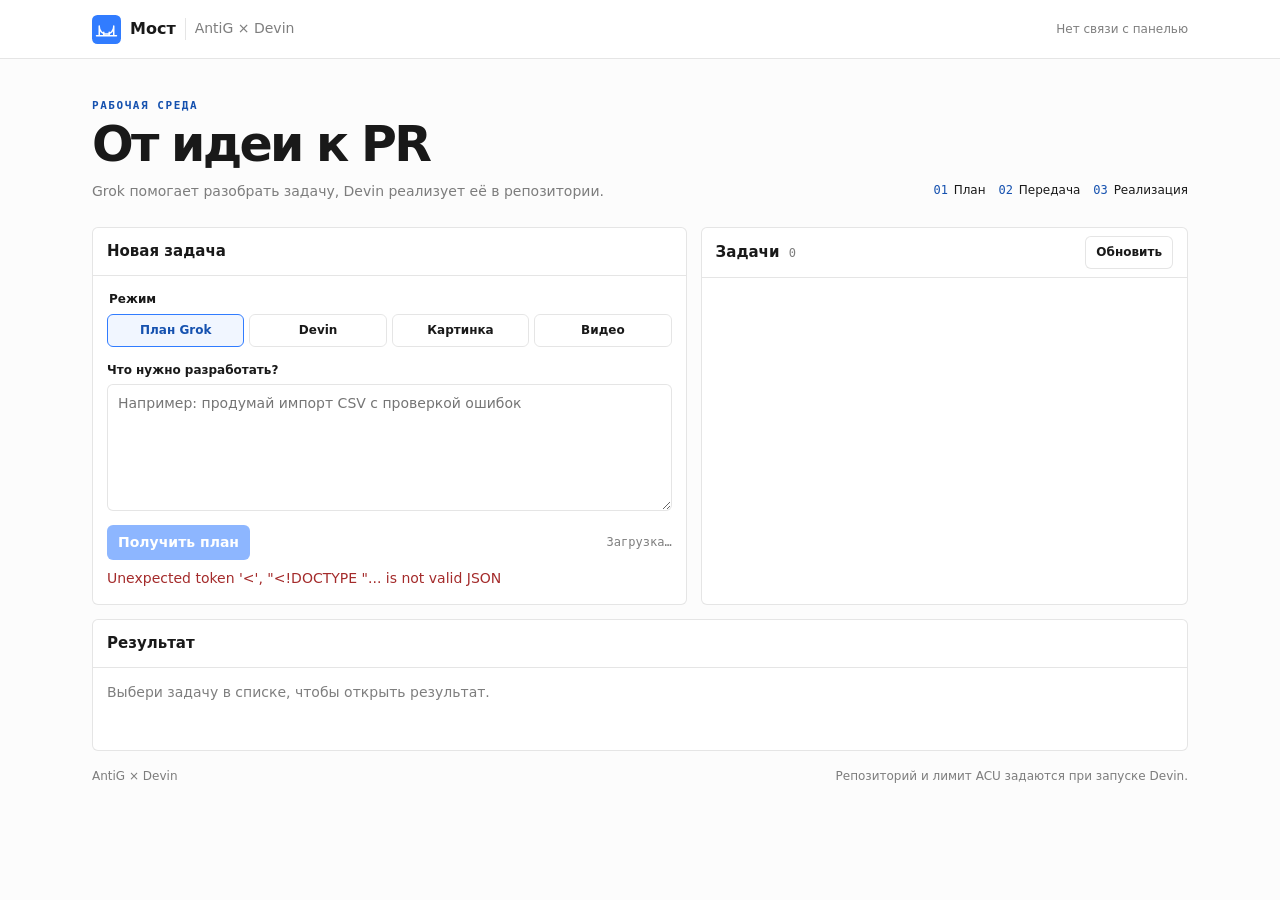
==== static/index.html @ 31afb380 "Build AntiG and Devin development workbench" ====
<!doctype html>
<html lang="ru">
<head>
  <meta charset="utf-8">
  <meta name="viewport" content="width=device-width,initial-scale=1">
  <meta name="theme-color" content="#FCFCFC">
  <title>Мост · AntiG × Devin</title>
  <link rel="icon" href="/static/icon.svg" type="image/svg+xml">
  <link rel="stylesheet" href="/static/style.css">
  <script src="/static/app.js" defer></script>
</head>
<body>
  <header class="topbar">
    <div class="top-inner">
      <a href="/" class="brand"><img src="/static/icon.svg" width="29" height="29" alt=""><strong>Мост</strong><span>AntiG × Devin</span></a>
      <span class="environment" id="environment">Подключение…</span>
    </div>
  </header>
  <main>
    <section class="intro" aria-labelledby="title">
      <div>
        <div class="eyebrow">РАБОЧАЯ СРЕДА</div>
        <h1 id="title">От идеи к PR</h1>
        <p>Grok помогает разобрать задачу, Devin реализует её в репозитории.</p>
      </div>
      <ol class="pipeline" aria-label="Сценарий разработки">
        <li><span>01</span> План</li><li><span>02</span> Передача</li><li><span>03</span> Реализация</li>
      </ol>
    </section>

    <noscript>Включи JavaScript, чтобы запускать задачи.</noscript>

    <div class="workspace">
      <section class="panel compose" aria-labelledby="compose-title">
        <div class="panel-header"><h2 id="compose-title">Новая задача</h2></div>
        <form id="job-form">
          <fieldset class="mode-picker">
            <legend>Режим</legend>
            <label><input type="radio" name="mode" value="grok" checked><span>План Grok</span></label>
            <label><input type="radio" name="mode" value="devin"><span>Devin</span></label>
            <label><input type="radio" name="mode" value="image"><span>Картинка</span></label>
            <label><input type="radio" name="mode" value="video"><span>Видео</span></label>
          </fieldset>
          <div id="handoff" class="handoff" hidden>
            <span>Готовый план Grok будет добавлен к запросу.</span>
            <button id="clear-source" type="button" class="text-button">Убрать</button>
          </div>
          <label for="prompt" id="prompt-label">Что нужно разработать?</label>
          <textarea name="prompt" id="prompt" rows="5" maxlength="12000" required placeholder="Например: продумай импорт CSV с проверкой ошибок"></textarea>
          <div id="devin-fields" class="devin-fields" hidden>
            <div><label for="repo">Репозиторий (необязательно)</label><input id="repo" name="repo" placeholder="владелец/репозиторий" maxlength="200" pattern="[A-Za-z0-9_.\-]+/[A-Za-z0-9_.\-]+"></div>
            <div><label for="max-acu">Лимит, ACU</label><input id="max-acu" name="max-acu" type="number" min="1" max="100" value="5" required></div>
          </div>
          <div id="model-field" hidden><label for="model">Модель</label><select name="model" id="model"></select></div>
          <div class="form-actions">
            <button type="submit" id="submit" class="primary" disabled>Получить план</button>
            <span id="form-hint" class="muted mono">grok-4.7</span>
          </div>
          <p id="form-error" class="error" role="alert" hidden></p>
        </form>
      </section>

      <section class="panel history" aria-labelledby="history-title">
        <div class="panel-header">
          <h2 id="history-title">Задачи <span id="history-count" class="count">0</span></h2>
          <button id="reload" type="button" class="quiet">Обновить</button>
        </div>
        <p id="history-error" class="error" role="alert" hidden></p>
        <div id="history-list" class="history-list"></div>
      </section>
    </div>

    <section class="panel result-panel" id="result-panel" aria-labelledby="result-title">
      <div class="panel-header">
        <h2 id="result-title">Результат</h2>
        <span id="result-status" class="status" hidden></span>
      </div>
      <div id="result" class="result" aria-live="polite"><p class="muted">Выбери задачу в списке, чтобы открыть результат.</p></div>
    </section>

    <footer><span>AntiG × Devin</span><span>Репозиторий и лимит ACU задаются при запуске Devin.</span></footer>
  </main>
</body>
</html>
---- static/style.css ----
:root {
  --bg: #fcfcfc;
  --surface: #fff;
  --text: #191919;
  --text-muted: rgb(25 25 25 / 56%);
  --border: rgb(0 0 0 / 10%);
  --accent: #317cff;
  --accent-fg: #fff;
  --primary-action: var(--accent);
  --primary-action-fg: var(--accent-fg);
  --radius: 6px;
  --font: Inter, system-ui, sans-serif;
  --mono: ui-monospace, SFMono-Regular, Consolas, monospace;
  --action-hover: #1b63d9;
  --accent-text: #1551af;
  --accent-tint: #f1f6ff;
  --muted-surface: #f7f7f7;
  --ok: #176044;
  --warn: #88520c;
  --error: #a42b2b;
}

* { box-sizing: border-box; }
[hidden] { display: none !important; }
body { margin: 0; background: var(--bg); color: var(--text); font: 14px/1.55 var(--font); }
a { color: var(--accent-text); }
button, input, select, textarea { font: inherit; color: inherit; }
button { cursor: pointer; }
button:disabled { opacity: .55; cursor: default; }
:focus-visible { outline: 2px solid var(--accent); outline-offset: 3px; }
.topbar { background: var(--surface); border-bottom: 1px solid var(--border); }
.top-inner, main { max-width: 1180px; margin: 0 auto; padding-inline: clamp(14px, 4vw, 42px); }
.top-inner { min-height: 58px; display: flex; align-items: center; justify-content: space-between; gap: 10px; }
.brand { display: flex; align-items: center; gap: 9px; color: var(--text); text-decoration: none; white-space: nowrap; }
.brand strong { font-size: 16px; }
.brand span { border-left: 1px solid var(--border); padding-left: 9px; color: var(--text-muted); }
.environment { color: var(--text-muted); font-size: 12px; text-align: right; }
.intro { padding: 40px 0 25px; display: flex; align-items: end; justify-content: space-between; gap: 20px; }
.eyebrow { font: 11px/1.3 var(--mono); letter-spacing: .14em; color: var(--accent-text); font-weight: 650; }
h1 { font-size: clamp(30px, 5vw, 49px); margin: 6px 0 4px; line-height: 1.05; letter-spacing: -.055em; }
.intro p { margin: 10px 0 0; color: var(--text-muted); }
.pipeline { list-style: none; display: flex; flex-wrap: wrap; gap: 5px 13px; padding: 0; margin: 0 0 3px; font-size: 12px; }
.pipeline li { white-space: nowrap; }
.pipeline span { font-family: var(--mono); color: var(--accent-text); margin-right: 2px; }
.workspace { display: grid; grid-template-columns: minmax(0, 1.22fr) minmax(0, 1fr); gap: 14px; }
.panel { border: 1px solid var(--border); border-radius: var(--radius); background: var(--surface); min-width: 0; }
.panel-header { min-height: 48px; display: flex; justify-content: space-between; align-items: center; gap: 10px; padding: 8px 14px; border-bottom: 1px solid var(--border); }
h2 { margin: 0; font-size: 15px; font-weight: 680; }
form, .result { padding: 14px; }
.mode-picker { border: 0; padding: 0; margin: 0 0 14px; display: grid; grid-template-columns: repeat(4, minmax(0, 1fr)); gap: 5px; }
legend, form label:not(.mode-picker label) { display: block; font-weight: 620; font-size: 12px; margin-bottom: 5px; }
.mode-picker label { min-width: 0; cursor: pointer; position: relative; text-align: center; font-weight: 620; font-size: 12px; }
.mode-picker input { position: absolute; opacity: 0; }
.mode-picker span { display: block; min-height: 32px; padding: 6px 4px; border: 1px solid var(--border); border-radius: var(--radius); }
.mode-picker input:checked + span { border-color: var(--accent); background: var(--accent-tint); color: var(--accent-text); }
.mode-picker input:focus-visible + span { outline: 2px solid var(--accent); outline-offset: 2px; }
textarea, input:not([type=radio]), select { display: block; width: 100%; border: 1px solid var(--border); border-radius: var(--radius); background: var(--surface); padding: 8px 10px; }
textarea { min-height: 108px; resize: vertical; }
#model-field, .devin-fields { margin-top: 10px; }
.devin-fields { display: grid; grid-template-columns: minmax(0, 1fr) 104px; gap: 8px; }
.form-actions, .handoff { display: flex; justify-content: space-between; flex-wrap: wrap; align-items: center; gap: 8px; }
.form-actions { margin-top: 14px; }
.handoff { margin: 0 0 10px; padding: 7px 9px; border: 1px solid var(--border); border-radius: var(--radius); color: var(--accent-text); background: var(--accent-tint); font-size: 12px; }
button, .action-link { border: 1px solid var(--border); border-radius: var(--radius); font-weight: 600; background: var(--surface); padding: 6px 10px; text-decoration: none; }
.primary { background: var(--primary-action); color: var(--primary-action-fg); border-color: transparent; }
.primary:hover:not(:disabled) { background: var(--action-hover); }
.quiet, .text-button, .action-link { font-size: 12px; }
.text-button { border: none; padding: 2px 4px; background: transparent; color: var(--accent-text); }
.muted, .count { color: var(--text-muted); }
.mono, .count { font-family: var(--mono); font-size: 12px; }
.count { margin-left: 4px; font-weight: 500; }
.history-list { max-height: 360px; overflow-y: auto; }
.history-empty { padding: 21px 14px; margin: 0; color: var(--text-muted); }
.job-row { text-align: left; width: 100%; display: grid; grid-template-columns: minmax(0, 1fr) auto; align-items: start; gap: 8px; border: 0; border-bottom: 1px solid var(--border); border-radius: 0; padding: 10px 14px; }
.job-row[aria-current=true] { background: var(--accent-tint); }
.job-row:focus-visible { outline-offset: -3px; }
.job-row:hover:not([aria-current=true]) { background: var(--muted-surface); }
.job-title, .job-meta { display: block; white-space: nowrap; overflow: hidden; text-overflow: ellipsis; }
.job-meta { font: 11px/1.6 var(--mono); color: var(--text-muted); font-weight: 400; }
.job-title { font-size: 13px; }
.status { font-size: 11px; font-weight: 650; color: var(--text-muted); text-align: right; }
.status[data-status=done] { color: var(--ok); }
.status[data-status=sending], .status[data-status=running] { color: var(--accent-text); }
.status[data-status=paused] { color: var(--warn); }
.status[data-status=failed], .error { color: var(--error); }
.error { margin: 8px 0 0; }
#history-error { padding-inline: 14px; }
.result-panel { margin-top: 14px; }
.result { min-height: 82px; overflow-wrap: anywhere; }
.result p, .result pre { margin: 0 0 10px; }
.result p:last-child, .result pre:last-child { margin-bottom: 0; }
.result pre { white-space: pre-wrap; font: inherit; padding: 12px; border-radius: var(--radius); background: var(--muted-surface); }
.result h3 { margin: 0 0 8px; font-size: 14px; }
.result img, .result video { display: block; width: auto; max-width: 100%; max-height: 500px; border-radius: var(--radius); margin-bottom: 10px; }
.result-actions { display: flex; align-items: center; gap: 8px; flex-wrap: wrap; }
footer { color: var(--text-muted); font-size: 12px; display: flex; flex-wrap: wrap; justify-content: space-between; gap: 4px 18px; padding: 16px 0 22px; }

@media (max-width: 740px) {
  .intro { align-items: start; flex-direction: column; gap: 12px; padding-top: 26px; }
  .workspace { grid-template-columns: minmax(0, 1fr); }
  .history-list { max-height: 190px; }
}
@media (max-width: 390px) {
  .brand span { display: none; }
  .mode-picker { grid-template-columns: repeat(2, 1fr); }
}
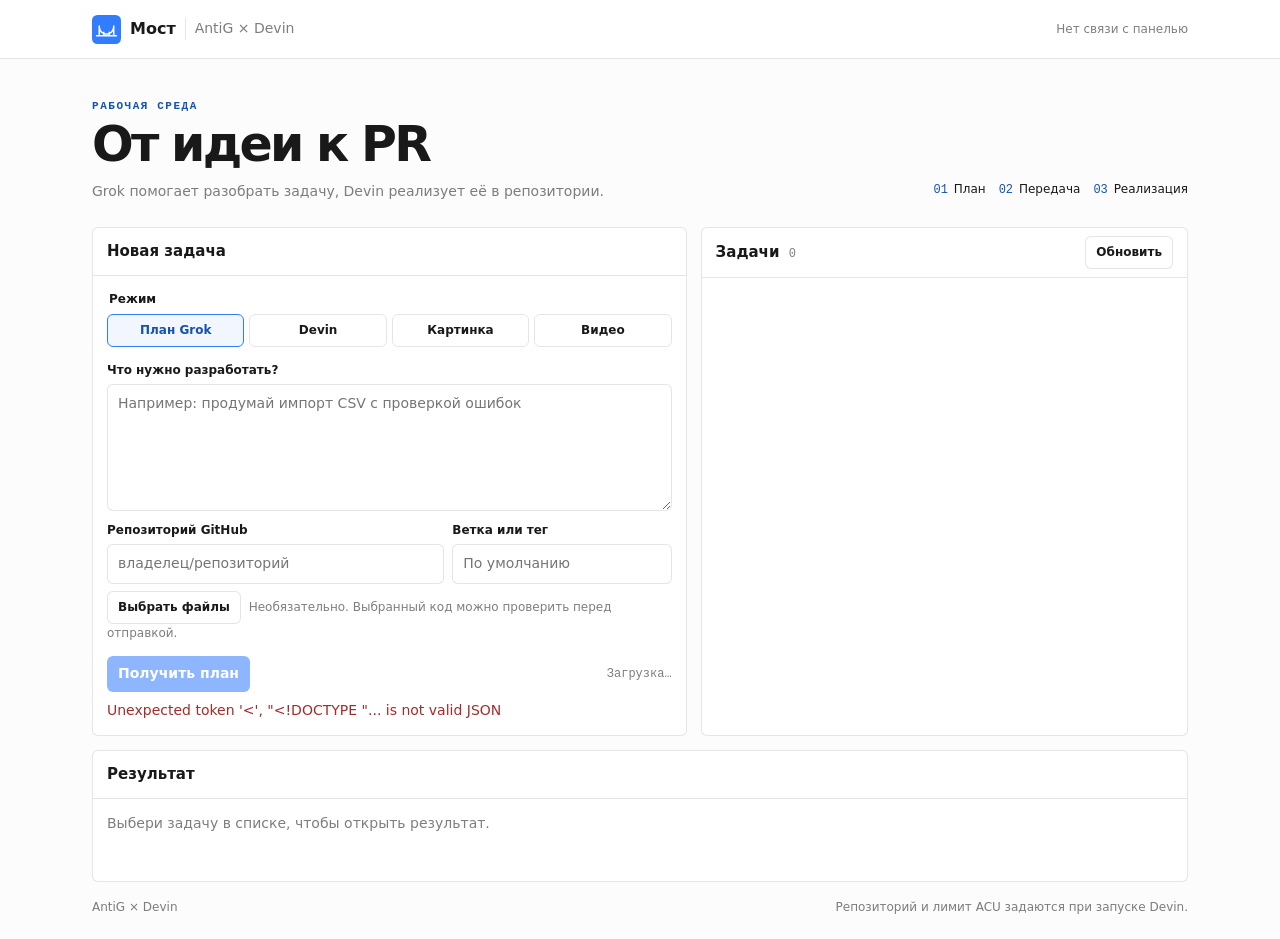
==== commit d025aa7d: "Share a selected GitHub revision between Grok and Devin" ====
--- a/static/index.html
+++ b/static/index.html
@@ -47,9 +47,30 @@
           </div>
           <label for="prompt" id="prompt-label">Что нужно разработать?</label>
           <textarea name="prompt" id="prompt" rows="5" maxlength="12000" required placeholder="Например: продумай импорт CSV с проверкой ошибок"></textarea>
+          <div id="project-fields" class="project-fields">
+            <div class="project-inputs">
+              <div><label for="repo">Репозиторий GitHub</label><input id="repo" name="repo" placeholder="владелец/репозиторий" maxlength="200" pattern="[A-Za-z0-9_.\-]+/[A-Za-z0-9_.\-]+"></div>
+              <div><label for="git-ref">Ветка или тег</label><input id="git-ref" name="git-ref" placeholder="По умолчанию" maxlength="200"></div>
+            </div>
+            <div id="repo-browser" class="repo-browser">
+              <button id="load-tree" type="button" class="quiet">Выбрать файлы</button>
+              <span id="repo-hint" class="muted">Необязательно. Выбранный код можно проверить перед отправкой.</span>
+              <div id="repo-tree" hidden>
+                <label for="file-filter">Найти файл</label>
+                <input id="file-filter" type="search" placeholder="Например: README или src/">
+                <div id="file-list" aria-label="Файлы репозитория" class="file-list"></div>
+                <button id="preview-files" type="button" class="quiet" disabled>Посмотреть выбранный код</button>
+                <span id="file-count" class="mono muted"></span>
+              </div>
+              <p id="repo-error" class="error" role="alert" hidden></p>
+              <div id="context-confirm" hidden>
+                <pre id="context-preview" tabindex="0"></pre>
+                <label class="confirmation"><input id="share-context" type="checkbox"> Отправить этот код в AntiG вместе с задачей</label>
+              </div>
+            </div>
+          </div>
           <div id="devin-fields" class="devin-fields" hidden>
-            <div><label for="repo">Репозиторий (необязательно)</label><input id="repo" name="repo" placeholder="владелец/репозиторий" maxlength="200" pattern="[A-Za-z0-9_.\-]+/[A-Za-z0-9_.\-]+"></div>
-            <div><label for="max-acu">Лимит, ACU</label><input id="max-acu" name="max-acu" type="number" min="1" max="100" value="5" required></div>
+            <label for="max-acu">Лимит, ACU</label><input id="max-acu" name="max-acu" type="number" min="1" max="100" value="5" required>
           </div>
           <div id="model-field" hidden><label for="model">Модель</label><select name="model" id="model"></select></div>
           <div class="form-actions">
--- a/static/style.css
+++ b/static/style.css
@@ -54,10 +54,18 @@
 .mode-picker span { display: block; min-height: 32px; padding: 6px 4px; border: 1px solid var(--border); border-radius: var(--radius); }
 .mode-picker input:checked + span { border-color: var(--accent); background: var(--accent-tint); color: var(--accent-text); }
 .mode-picker input:focus-visible + span { outline: 2px solid var(--accent); outline-offset: 2px; }
-textarea, input:not([type=radio]), select { display: block; width: 100%; border: 1px solid var(--border); border-radius: var(--radius); background: var(--surface); padding: 8px 10px; }
+textarea, input:not([type=radio],[type=checkbox]), select { display: block; width: 100%; border: 1px solid var(--border); border-radius: var(--radius); background: var(--surface); padding: 8px 10px; }
 textarea { min-height: 108px; resize: vertical; }
-#model-field, .devin-fields { margin-top: 10px; }
-.devin-fields { display: grid; grid-template-columns: minmax(0, 1fr) 104px; gap: 8px; }
+#model-field, .devin-fields, .project-fields { margin-top: 10px; }
+.devin-fields { max-width: 114px; }
+.project-inputs { display: grid; grid-template-columns: minmax(0, 1fr) minmax(0, .65fr); gap: 8px; }
+.repo-browser { margin-top: 7px; font-size: 12px; }
+.repo-browser > .muted, #file-count { margin-left: 4px; }
+#repo-tree { margin-top: 8px; }
+.file-list { max-height: 145px; overflow: auto; border: 1px solid var(--border); border-radius: var(--radius); padding: 4px 7px; margin: 5px 0; }
+.file-list label, form label.confirmation { display: flex !important; align-items: center; gap: 5px; overflow-wrap: anywhere; }
+.file-list label { font-family: var(--mono); }
+#context-preview { max-height: 182px; overflow: auto; white-space: pre-wrap; overflow-wrap: anywhere; background: var(--muted-surface); padding: 8px; }
 .form-actions, .handoff { display: flex; justify-content: space-between; flex-wrap: wrap; align-items: center; gap: 8px; }
 .form-actions { margin-top: 14px; }
 .handoff { margin: 0 0 10px; padding: 7px 9px; border: 1px solid var(--border); border-radius: var(--radius); color: var(--accent-text); background: var(--accent-tint); font-size: 12px; }
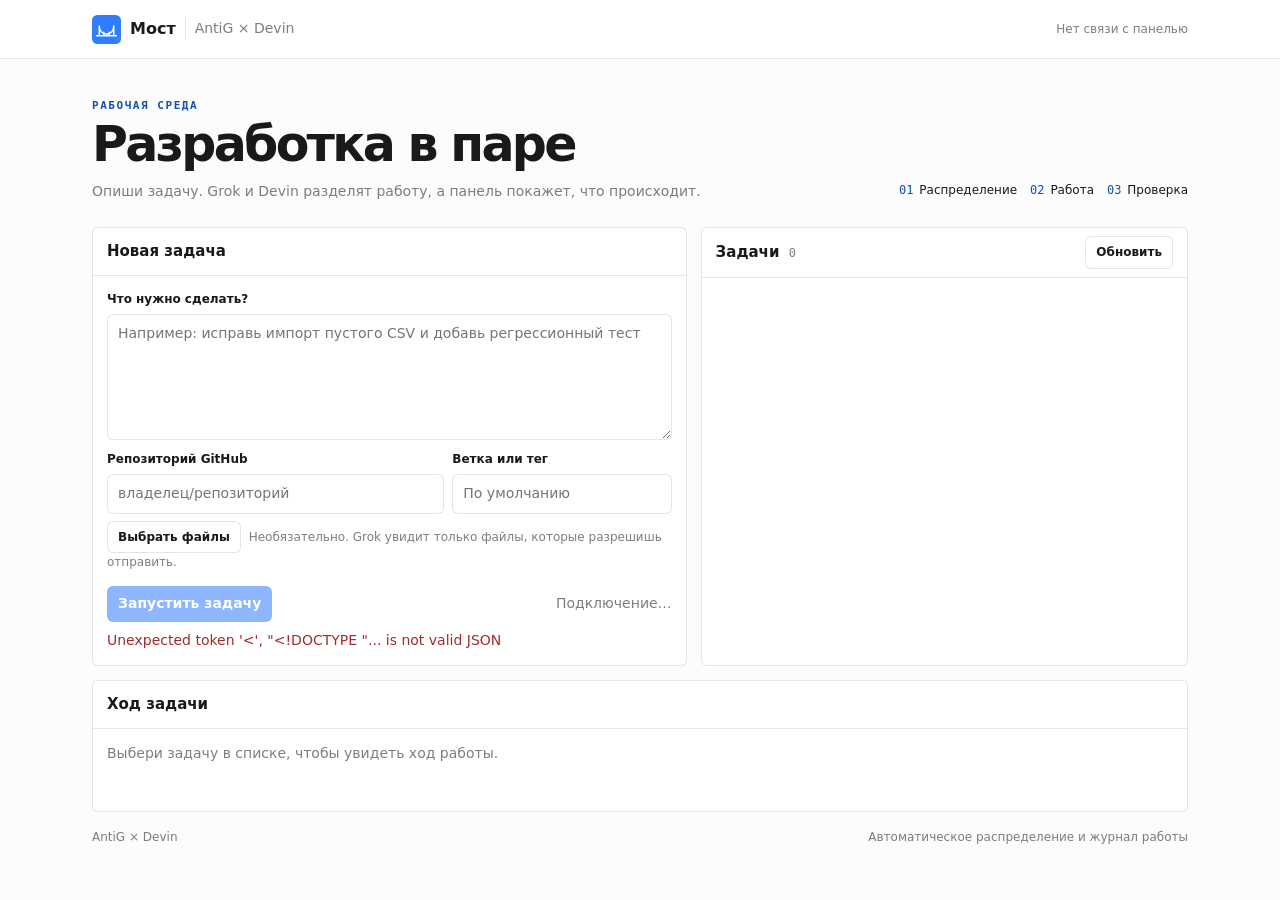
==== commit cc2a1dcd: "Orchestrate Grok and Devin from one task panel" ====
--- a/static/index.html
+++ b/static/index.html
@@ -20,11 +20,11 @@
     <section class="intro" aria-labelledby="title">
       <div>
         <div class="eyebrow">РАБОЧАЯ СРЕДА</div>
-        <h1 id="title">От идеи к PR</h1>
-        <p>Grok помогает разобрать задачу, Devin реализует её в репозитории.</p>
+        <h1 id="title">Разработка в паре</h1>
+        <p>Опиши задачу. Grok и Devin разделят работу, а панель покажет, что происходит.</p>
       </div>
       <ol class="pipeline" aria-label="Сценарий разработки">
-        <li><span>01</span> План</li><li><span>02</span> Передача</li><li><span>03</span> Реализация</li>
+        <li><span>01</span> Распределение</li><li><span>02</span> Работа</li><li><span>03</span> Проверка</li>
       </ol>
     </section>
 
@@ -34,19 +34,8 @@
       <section class="panel compose" aria-labelledby="compose-title">
         <div class="panel-header"><h2 id="compose-title">Новая задача</h2></div>
         <form id="job-form">
-          <fieldset class="mode-picker">
-            <legend>Режим</legend>
-            <label><input type="radio" name="mode" value="grok" checked><span>План Grok</span></label>
-            <label><input type="radio" name="mode" value="devin"><span>Devin</span></label>
-            <label><input type="radio" name="mode" value="image"><span>Картинка</span></label>
-            <label><input type="radio" name="mode" value="video"><span>Видео</span></label>
-          </fieldset>
-          <div id="handoff" class="handoff" hidden>
-            <span>Готовый план Grok будет добавлен к запросу.</span>
-            <button id="clear-source" type="button" class="text-button">Убрать</button>
-          </div>
-          <label for="prompt" id="prompt-label">Что нужно разработать?</label>
-          <textarea name="prompt" id="prompt" rows="5" maxlength="12000" required placeholder="Например: продумай импорт CSV с проверкой ошибок"></textarea>
+          <label for="prompt">Что нужно сделать?</label>
+          <textarea name="prompt" id="prompt" rows="5" maxlength="12000" required placeholder="Например: исправь импорт пустого CSV и добавь регрессионный тест"></textarea>
           <div id="project-fields" class="project-fields">
             <div class="project-inputs">
               <div><label for="repo">Репозиторий GitHub</label><input id="repo" name="repo" placeholder="владелец/репозиторий" maxlength="200" pattern="[A-Za-z0-9_.\-]+/[A-Za-z0-9_.\-]+"></div>
@@ -54,7 +43,7 @@
             </div>
             <div id="repo-browser" class="repo-browser">
               <button id="load-tree" type="button" class="quiet">Выбрать файлы</button>
-              <span id="repo-hint" class="muted">Необязательно. Выбранный код можно проверить перед отправкой.</span>
+              <span id="repo-hint" class="muted">Необязательно. Grok увидит только файлы, которые разрешишь отправить.</span>
               <div id="repo-tree" hidden>
                 <label for="file-filter">Найти файл</label>
                 <input id="file-filter" type="search" placeholder="Например: README или src/">
@@ -69,13 +58,15 @@
               </div>
             </div>
           </div>
-          <div id="devin-fields" class="devin-fields" hidden>
-            <label for="max-acu">Лимит, ACU</label><input id="max-acu" name="max-acu" type="number" min="1" max="100" value="5" required>
-          </div>
-          <div id="model-field" hidden><label for="model">Модель</label><select name="model" id="model"></select></div>
+          <fieldset id="devin-fields" class="devin-fields" hidden disabled>
+            <legend>Если задачу возьмёт Devin</legend>
+            <div class="budget"><label for="max-acu">Лимит, ACU</label><input id="max-acu" name="max-acu" type="number" min="1" max="100" value="5" required></div>
+            <label class="confirmation"><input id="draft-pr" type="checkbox"> Разрешить черновик PR (без merge)</label>
+            <label class="confirmation"><input id="review" type="checkbox" checked> Дать Grok разобрать итоговый отчёт Devin</label>
+          </fieldset>
           <div class="form-actions">
-            <button type="submit" id="submit" class="primary" disabled>Получить план</button>
-            <span id="form-hint" class="muted mono">grok-4.7</span>
+            <button type="submit" id="submit" class="primary" disabled>Запустить задачу</button>
+            <span id="form-hint" class="muted">Распределение автоматическое</span>
           </div>
           <p id="form-error" class="error" role="alert" hidden></p>
         </form>
@@ -93,13 +84,13 @@
 
     <section class="panel result-panel" id="result-panel" aria-labelledby="result-title">
       <div class="panel-header">
-        <h2 id="result-title">Результат</h2>
+        <h2 id="result-title">Ход задачи</h2>
         <span id="result-status" class="status" hidden></span>
       </div>
-      <div id="result" class="result" aria-live="polite"><p class="muted">Выбери задачу в списке, чтобы открыть результат.</p></div>
+      <div id="result" class="result"><p class="muted">Выбери задачу в списке, чтобы увидеть ход работы.</p></div>
     </section>
 
-    <footer><span>AntiG × Devin</span><span>Репозиторий и лимит ACU задаются при запуске Devin.</span></footer>
+    <footer><span>AntiG × Devin</span><span>Автоматическое распределение и журнал работы</span></footer>
   </main>
 </body>
 </html>
--- a/static/style.css
+++ b/static/style.css
@@ -47,17 +47,12 @@
 .panel-header { min-height: 48px; display: flex; justify-content: space-between; align-items: center; gap: 10px; padding: 8px 14px; border-bottom: 1px solid var(--border); }
 h2 { margin: 0; font-size: 15px; font-weight: 680; }
 form, .result { padding: 14px; }
-.mode-picker { border: 0; padding: 0; margin: 0 0 14px; display: grid; grid-template-columns: repeat(4, minmax(0, 1fr)); gap: 5px; }
-legend, form label:not(.mode-picker label) { display: block; font-weight: 620; font-size: 12px; margin-bottom: 5px; }
-.mode-picker label { min-width: 0; cursor: pointer; position: relative; text-align: center; font-weight: 620; font-size: 12px; }
-.mode-picker input { position: absolute; opacity: 0; }
-.mode-picker span { display: block; min-height: 32px; padding: 6px 4px; border: 1px solid var(--border); border-radius: var(--radius); }
-.mode-picker input:checked + span { border-color: var(--accent); background: var(--accent-tint); color: var(--accent-text); }
-.mode-picker input:focus-visible + span { outline: 2px solid var(--accent); outline-offset: 2px; }
+legend, form label { display: block; font-weight: 620; font-size: 12px; margin-bottom: 5px; }
 textarea, input:not([type=radio],[type=checkbox]), select { display: block; width: 100%; border: 1px solid var(--border); border-radius: var(--radius); background: var(--surface); padding: 8px 10px; }
 textarea { min-height: 108px; resize: vertical; }
-#model-field, .devin-fields, .project-fields { margin-top: 10px; }
-.devin-fields { max-width: 114px; }
+.devin-fields, .project-fields { margin-top: 10px; }
+.devin-fields { min-width: 0; padding: 8px 10px 5px; border: 1px solid var(--border); border-radius: var(--radius); }
+.devin-fields .budget { max-width: 115px; margin-bottom: 9px; }
 .project-inputs { display: grid; grid-template-columns: minmax(0, 1fr) minmax(0, .65fr); gap: 8px; }
 .repo-browser { margin-top: 7px; font-size: 12px; }
 .repo-browser > .muted, #file-count { margin-left: 4px; }
@@ -66,14 +61,12 @@
 .file-list label, form label.confirmation { display: flex !important; align-items: center; gap: 5px; overflow-wrap: anywhere; }
 .file-list label { font-family: var(--mono); }
 #context-preview { max-height: 182px; overflow: auto; white-space: pre-wrap; overflow-wrap: anywhere; background: var(--muted-surface); padding: 8px; }
-.form-actions, .handoff { display: flex; justify-content: space-between; flex-wrap: wrap; align-items: center; gap: 8px; }
+.form-actions { display: flex; justify-content: space-between; flex-wrap: wrap; align-items: center; gap: 8px; }
 .form-actions { margin-top: 14px; }
-.handoff { margin: 0 0 10px; padding: 7px 9px; border: 1px solid var(--border); border-radius: var(--radius); color: var(--accent-text); background: var(--accent-tint); font-size: 12px; }
 button, .action-link { border: 1px solid var(--border); border-radius: var(--radius); font-weight: 600; background: var(--surface); padding: 6px 10px; text-decoration: none; }
 .primary { background: var(--primary-action); color: var(--primary-action-fg); border-color: transparent; }
 .primary:hover:not(:disabled) { background: var(--action-hover); }
-.quiet, .text-button, .action-link { font-size: 12px; }
-.text-button { border: none; padding: 2px 4px; background: transparent; color: var(--accent-text); }
+.quiet, .action-link { font-size: 12px; }
 .muted, .count { color: var(--text-muted); }
 .mono, .count { font-family: var(--mono); font-size: 12px; }
 .count { margin-left: 4px; font-weight: 500; }
@@ -88,17 +81,26 @@
 .job-title { font-size: 13px; }
 .status { font-size: 11px; font-weight: 650; color: var(--text-muted); text-align: right; }
 .status[data-status=done] { color: var(--ok); }
-.status[data-status=sending], .status[data-status=running] { color: var(--accent-text); }
-.status[data-status=paused] { color: var(--warn); }
+.status[data-status=sending], .status[data-status=running], .status[data-status=reviewing] { color: var(--accent-text); }
+.status[data-status=paused], .status[data-status=awaiting] { color: var(--warn); }
 .status[data-status=failed], .error { color: var(--error); }
 .error { margin: 8px 0 0; }
 #history-error { padding-inline: 14px; }
 .result-panel { margin-top: 14px; }
-.result { min-height: 82px; overflow-wrap: anywhere; }
-.result p, .result pre { margin: 0 0 10px; }
-.result p:last-child, .result pre:last-child { margin-bottom: 0; }
+.result { display: grid; align-content: start; gap: 10px; min-height: 82px; overflow-wrap: anywhere; }
+.result p, .result pre, .result h3 { margin: 0; }
 .result pre { white-space: pre-wrap; font: inherit; padding: 12px; border-radius: var(--radius); background: var(--muted-surface); }
-.result h3 { margin: 0 0 8px; font-size: 14px; }
+.result h3 { font-size: 14px; }
+.result > button { justify-self: start; }
+.current-stage { display: flex; flex-wrap: wrap; gap: 4px 12px; padding: 8px 10px; background: var(--accent-tint); border-radius: var(--radius); }
+.current-stage strong { color: var(--accent-text); }
+.job-journal { border: 1px solid var(--border); border-radius: var(--radius); padding: 8px 10px; }
+.job-journal summary { cursor: pointer; font-weight: 620; }
+.job-journal summary + * { margin-top: 8px; }
+.activity-list { list-style: none; margin: 0; padding: 0; }
+.activity-list li + li { border-top: 1px solid var(--border); margin-top: 8px; padding-top: 8px; }
+.activity-list pre { margin-top: 4px; }
+.changed-files { margin: 0; padding-left: 1.65em; }
 .result img, .result video { display: block; width: auto; max-width: 100%; max-height: 500px; border-radius: var(--radius); margin-bottom: 10px; }
 .result-actions { display: flex; align-items: center; gap: 8px; flex-wrap: wrap; }
 footer { color: var(--text-muted); font-size: 12px; display: flex; flex-wrap: wrap; justify-content: space-between; gap: 4px 18px; padding: 16px 0 22px; }
@@ -110,5 +112,4 @@
 }
 @media (max-width: 390px) {
   .brand span { display: none; }
-  .mode-picker { grid-template-columns: repeat(2, 1fr); }
 }
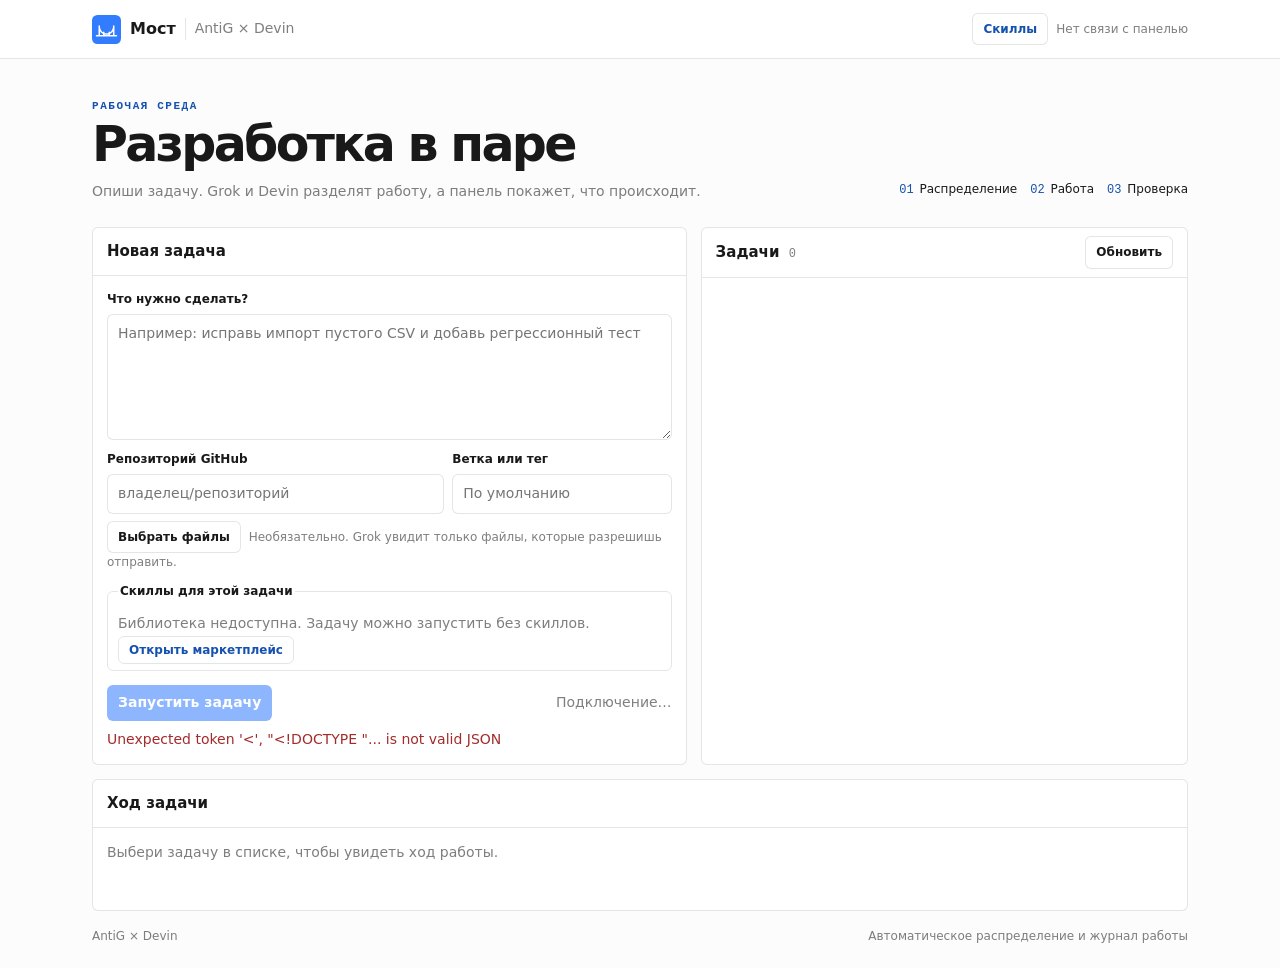
==== commit abf61f53: "Add skill marketplace and per-task agent instructions" ====
--- a/static/index.html
+++ b/static/index.html
@@ -13,7 +13,10 @@
   <header class="topbar">
     <div class="top-inner">
       <a href="/" class="brand"><img src="/static/icon.svg" width="29" height="29" alt=""><strong>Мост</strong><span>AntiG × Devin</span></a>
-      <span class="environment" id="environment">Подключение…</span>
+      <div class="header-links">
+        <a class="action-link" href="/skills">Скиллы</a>
+        <span class="environment" id="environment">Подключение…</span>
+      </div>
     </div>
   </header>
   <main>
@@ -64,6 +67,12 @@
             <label class="confirmation"><input id="draft-pr" type="checkbox"> Разрешить черновик PR (без merge)</label>
             <label class="confirmation"><input id="review" type="checkbox" checked> Дать Grok разобрать итоговый отчёт Devin</label>
           </fieldset>
+          <fieldset class="task-skills">
+            <legend>Скиллы для этой задачи</legend>
+            <p id="task-skills-hint" class="muted" role="status">Загружаю библиотеку…</p>
+            <div id="task-skill-list"></div>
+            <a href="/skills" class="action-link">Открыть маркетплейс</a>
+          </fieldset>
           <div class="form-actions">
             <button type="submit" id="submit" class="primary" disabled>Запустить задачу</button>
             <span id="form-hint" class="muted">Распределение автоматическое</span>
--- a/static/style.css
+++ b/static/style.css
@@ -31,6 +31,7 @@
 .topbar { background: var(--surface); border-bottom: 1px solid var(--border); }
 .top-inner, main { max-width: 1180px; margin: 0 auto; padding-inline: clamp(14px, 4vw, 42px); }
 .top-inner { min-height: 58px; display: flex; align-items: center; justify-content: space-between; gap: 10px; }
+.header-links { display: flex; justify-content: flex-end; align-items: center; gap: 8px; flex-wrap: wrap; }
 .brand { display: flex; align-items: center; gap: 9px; color: var(--text); text-decoration: none; white-space: nowrap; }
 .brand strong { font-size: 16px; }
 .brand span { border-left: 1px solid var(--border); padding-left: 9px; color: var(--text-muted); }
@@ -53,6 +54,11 @@
 .devin-fields, .project-fields { margin-top: 10px; }
 .devin-fields { min-width: 0; padding: 8px 10px 5px; border: 1px solid var(--border); border-radius: var(--radius); }
 .devin-fields .budget { max-width: 115px; margin-bottom: 9px; }
+.task-skills { min-width: 0; margin: 10px 0 0; padding: 7px 10px 9px; border: 1px solid var(--border); border-radius: var(--radius); }
+.task-skills legend { font-size: 12px; font-weight: 650; }
+.task-skills p { margin: 0 0 5px; }
+#task-skill-list { display: flex; flex-wrap: wrap; gap: 3px 12px; }
+.task-skills > a { margin-top: 6px; }
 .project-inputs { display: grid; grid-template-columns: minmax(0, 1fr) minmax(0, .65fr); gap: 8px; }
 .repo-browser { margin-top: 7px; font-size: 12px; }
 .repo-browser > .muted, #file-count { margin-left: 4px; }
@@ -103,6 +109,7 @@
 .changed-files { margin: 0; padding-left: 1.65em; }
 .result img, .result video { display: block; width: auto; max-width: 100%; max-height: 500px; border-radius: var(--radius); margin-bottom: 10px; }
 .result-actions { display: flex; align-items: center; gap: 8px; flex-wrap: wrap; }
+.workspace-link { color: var(--accent-text); background: var(--accent-tint); border-color: var(--accent); }
 footer { color: var(--text-muted); font-size: 12px; display: flex; flex-wrap: wrap; justify-content: space-between; gap: 4px 18px; padding: 16px 0 22px; }
 
 @media (max-width: 740px) {
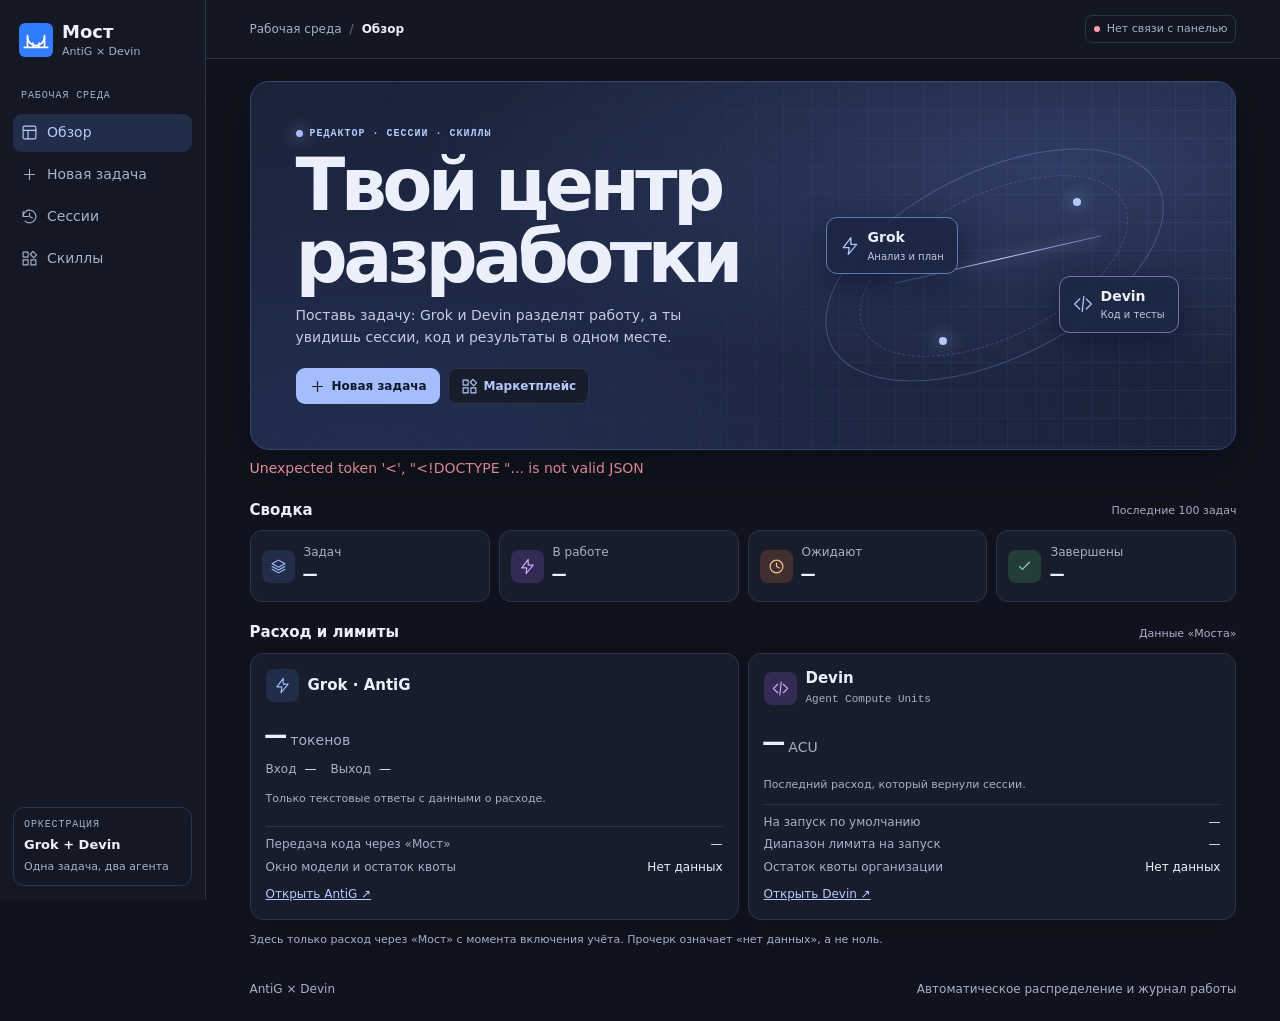
==== commit 63ff0c06: "Separate the bridge dashboard and expand design skills" ====
--- a/static/index.html
+++ b/static/index.html
@@ -3,103 +3,105 @@
 <head>
   <meta charset="utf-8">
   <meta name="viewport" content="width=device-width,initial-scale=1">
-  <meta name="theme-color" content="#FCFCFC">
-  <title>Мост · AntiG × Devin</title>
+  <meta name="theme-color" content="#10131d">
+  <title>Обзор · Мост</title>
   <link rel="icon" href="/static/icon.svg" type="image/svg+xml">
   <link rel="stylesheet" href="/static/style.css">
   <script src="/static/app.js" defer></script>
 </head>
 <body>
+  <a class="skip-link" href="#main">К содержимому</a>
+  <aside class="sidebar" aria-label="Навигация кабинета">
+    <a href="/" class="brand"><img src="/static/icon.svg" width="34" height="34" alt=""><span><strong>Мост</strong><small>AntiG × Devin</small></span></a>
+    <nav class="dashboard-nav" aria-label="Разделы">
+      <span class="nav-caption">РАБОЧАЯ СРЕДА</span>
+      <a href="/" aria-current="page"><svg aria-hidden="true"><use href="/static/workspace-icons.svg#layout"/></svg>Обзор</a>
+      <a href="/tasks/new"><svg aria-hidden="true"><use href="/static/workspace-icons.svg#plus"/></svg>Новая задача</a>
+      <a href="/sessions"><svg aria-hidden="true"><use href="/static/workspace-icons.svg#history"/></svg>Сессии</a>
+      <a href="/skills"><svg aria-hidden="true"><use href="/static/workspace-icons.svg#plugins"/></svg>Скиллы</a>
+    </nav>
+    <div class="sidebar-foot"><span class="nav-caption">ОРКЕСТРАЦИЯ</span><strong>Grok + Devin</strong><span>Одна задача, два агента</span></div>
+  </aside>
+  <div class="dashboard">
   <header class="topbar">
     <div class="top-inner">
-      <a href="/" class="brand"><img src="/static/icon.svg" width="29" height="29" alt=""><strong>Мост</strong><span>AntiG × Devin</span></a>
-      <div class="header-links">
-        <a class="action-link" href="/skills">Скиллы</a>
-        <span class="environment" id="environment">Подключение…</span>
-      </div>
+      <div class="top-context"><span>Рабочая среда</span><span class="divider">/</span><strong>Обзор</strong></div>
+      <span class="environment" id="environment">Подключение…</span>
     </div>
   </header>
-  <main>
+  <main id="main">
     <section class="intro" aria-labelledby="title">
-      <div>
-        <div class="eyebrow">РАБОЧАЯ СРЕДА</div>
-        <h1 id="title">Разработка в паре</h1>
-        <p>Опиши задачу. Grok и Devin разделят работу, а панель покажет, что происходит.</p>
+      <div class="hero-content">
+        <div class="eyebrow"><span></span> РЕДАКТОР · СЕССИИ · СКИЛЛЫ</div>
+        <h1 id="title">Твой центр<br>разработки</h1>
+        <p>Поставь задачу: Grok и Devin разделят работу, а ты увидишь сессии, код и результаты в одном месте.</p>
+        <div class="hero-actions">
+          <a class="action-link primary" href="/tasks/new"><svg aria-hidden="true"><use href="/static/workspace-icons.svg#plus"/></svg>Новая задача</a>
+          <a class="action-link" href="/skills"><svg aria-hidden="true"><use href="/static/workspace-icons.svg#plugins"/></svg>Маркетплейс</a>
+        </div>
       </div>
-      <ol class="pipeline" aria-label="Сценарий разработки">
-        <li><span>01</span> Распределение</li><li><span>02</span> Работа</li><li><span>03</span> Проверка</li>
-      </ol>
+      <div class="hero-art" aria-hidden="true">
+        <div class="orbit orbit-outer"></div><div class="orbit orbit-inner"></div>
+        <div class="agent-flow"></div>
+        <div class="agent-tile grok-tile"><svg><use href="/static/workspace-icons.svg#bolt"/></svg><div><b>Grok</b><small>Анализ и план</small></div></div>
+        <div class="agent-tile devin-tile"><svg><use href="/static/workspace-icons.svg#code"/></svg><div><b>Devin</b><small>Код и тесты</small></div></div>
+        <span class="orbit-dot dot-one"></span><span class="orbit-dot dot-two"></span>
+      </div>
     </section>
 
-    <noscript>Включи JavaScript, чтобы запускать задачи.</noscript>
+    <noscript>Включи JavaScript, чтобы увидеть показатели.</noscript>
+    <p id="overview-error" class="error" role="alert" hidden></p>
 
-    <div class="workspace">
-      <section class="panel compose" aria-labelledby="compose-title">
-        <div class="panel-header"><h2 id="compose-title">Новая задача</h2></div>
-        <form id="job-form">
-          <label for="prompt">Что нужно сделать?</label>
-          <textarea name="prompt" id="prompt" rows="5" maxlength="12000" required placeholder="Например: исправь импорт пустого CSV и добавь регрессионный тест"></textarea>
-          <div id="project-fields" class="project-fields">
-            <div class="project-inputs">
-              <div><label for="repo">Репозиторий GitHub</label><input id="repo" name="repo" placeholder="владелец/репозиторий" maxlength="200" pattern="[A-Za-z0-9_.\-]+/[A-Za-z0-9_.\-]+"></div>
-              <div><label for="git-ref">Ветка или тег</label><input id="git-ref" name="git-ref" placeholder="По умолчанию" maxlength="200"></div>
-            </div>
-            <div id="repo-browser" class="repo-browser">
-              <button id="load-tree" type="button" class="quiet">Выбрать файлы</button>
-              <span id="repo-hint" class="muted">Необязательно. Grok увидит только файлы, которые разрешишь отправить.</span>
-              <div id="repo-tree" hidden>
-                <label for="file-filter">Найти файл</label>
-                <input id="file-filter" type="search" placeholder="Например: README или src/">
-                <div id="file-list" aria-label="Файлы репозитория" class="file-list"></div>
-                <button id="preview-files" type="button" class="quiet" disabled>Посмотреть выбранный код</button>
-                <span id="file-count" class="mono muted"></span>
-              </div>
-              <p id="repo-error" class="error" role="alert" hidden></p>
-              <div id="context-confirm" hidden>
-                <pre id="context-preview" tabindex="0"></pre>
-                <label class="confirmation"><input id="share-context" type="checkbox"> Отправить этот код в AntiG вместе с задачей</label>
-              </div>
-            </div>
+    <section class="overview" aria-labelledby="overview-title">
+      <div class="section-heading"><h2 id="overview-title">Сводка</h2><span>Последние 100 задач</span></div>
+      <div class="metrics">
+        <a class="metric" href="/sessions?filter=all"><span class="metric-icon"><svg aria-hidden="true"><use href="/static/workspace-icons.svg#layers"/></svg></span><span>Задач <strong id="metric-total">—</strong></span></a>
+        <a class="metric" href="/sessions?filter=active"><span class="metric-icon metric-live"><svg aria-hidden="true"><use href="/static/workspace-icons.svg#bolt"/></svg></span><span>В работе <strong id="metric-active">—</strong></span></a>
+        <a class="metric" href="/sessions?filter=waiting"><span class="metric-icon metric-waiting"><svg aria-hidden="true"><use href="/static/workspace-icons.svg#clock"/></svg></span><span>Ожидают <strong id="metric-waiting">—</strong></span></a>
+        <a class="metric" href="/sessions?filter=finished"><span class="metric-icon metric-finished"><svg aria-hidden="true"><use href="/static/workspace-icons.svg#check"/></svg></span><span>Завершены <strong id="metric-finished">—</strong></span></a>
+      </div>
+    </section>
+
+    <section class="overview" aria-labelledby="usage-title">
+      <div class="section-heading"><h2 id="usage-title">Расход и лимиты</h2><span id="usage-scope">Данные «Моста»</span></div>
+      <div class="usage-grid">
+        <article class="panel usage-card">
+          <div class="usage-heading">
+            <span class="metric-icon"><svg aria-hidden="true"><use href="/static/workspace-icons.svg#bolt"/></svg></span>
+            <div><h3>Grok · AntiG</h3><span id="grok-model" class="mono muted"></span></div>
           </div>
-          <fieldset id="devin-fields" class="devin-fields" hidden disabled>
-            <legend>Если задачу возьмёт Devin</legend>
-            <div class="budget"><label for="max-acu">Лимит, ACU</label><input id="max-acu" name="max-acu" type="number" min="1" max="100" value="5" required></div>
-            <label class="confirmation"><input id="draft-pr" type="checkbox"> Разрешить черновик PR (без merge)</label>
-            <label class="confirmation"><input id="review" type="checkbox" checked> Дать Grok разобрать итоговый отчёт Devin</label>
-          </fieldset>
-          <fieldset class="task-skills">
-            <legend>Скиллы для этой задачи</legend>
-            <p id="task-skills-hint" class="muted" role="status">Загружаю библиотеку…</p>
-            <div id="task-skill-list"></div>
-            <a href="/skills" class="action-link">Открыть маркетплейс</a>
-          </fieldset>
-          <div class="form-actions">
-            <button type="submit" id="submit" class="primary" disabled>Запустить задачу</button>
-            <span id="form-hint" class="muted">Распределение автоматическое</span>
+          <div class="usage-value"><strong id="grok-total">—</strong> токенов</div>
+          <dl class="usage-breakdown">
+            <div><dt>Вход</dt><dd id="grok-input">—</dd></div>
+            <div><dt>Выход</dt><dd id="grok-output">—</dd></div>
+          </dl>
+          <p id="grok-coverage" class="usage-note">Только текстовые ответы с данными о расходе.</p>
+          <dl class="usage-limits">
+            <div><dt>Передача кода через «Мост»</dt><dd id="grok-context">—</dd></div>
+            <div><dt>Окно модели и остаток квоты</dt><dd>Нет данных</dd></div>
+          </dl>
+          <a href="https://antig.ru/" target="_blank" rel="noopener noreferrer">Открыть AntiG ↗</a>
+        </article>
+        <article class="panel usage-card">
+          <div class="usage-heading">
+            <span class="metric-icon metric-live"><svg aria-hidden="true"><use href="/static/workspace-icons.svg#code"/></svg></span>
+            <div><h3>Devin</h3><span class="mono muted">Agent Compute Units</span></div>
           </div>
-          <p id="form-error" class="error" role="alert" hidden></p>
-        </form>
-      </section>
-
-      <section class="panel history" aria-labelledby="history-title">
-        <div class="panel-header">
-          <h2 id="history-title">Задачи <span id="history-count" class="count">0</span></h2>
-          <button id="reload" type="button" class="quiet">Обновить</button>
-        </div>
-        <p id="history-error" class="error" role="alert" hidden></p>
-        <div id="history-list" class="history-list"></div>
-      </section>
-    </div>
-
-    <section class="panel result-panel" id="result-panel" aria-labelledby="result-title">
-      <div class="panel-header">
-        <h2 id="result-title">Ход задачи</h2>
-        <span id="result-status" class="status" hidden></span>
+          <div class="usage-value"><strong id="devin-total">—</strong> ACU</div>
+          <p id="devin-coverage" class="usage-note">Последний расход, который вернули сессии.</p>
+          <dl class="usage-limits">
+            <div><dt>На запуск по умолчанию</dt><dd id="acu-default">—</dd></div>
+            <div><dt>Диапазон лимита на запуск</dt><dd id="acu-range">—</dd></div>
+            <div><dt>Остаток квоты организации</dt><dd>Нет данных</dd></div>
+          </dl>
+          <a href="https://app.devin.ai/" target="_blank" rel="noopener noreferrer">Открыть Devin ↗</a>
+        </article>
       </div>
-      <div id="result" class="result"><p class="muted">Выбери задачу в списке, чтобы увидеть ход работы.</p></div>
+      <p class="usage-fineprint">Здесь только расход через «Мост» с момента включения учёта. Прочерк означает «нет данных», а не ноль.</p>
     </section>
 
     <footer><span>AntiG × Devin</span><span>Автоматическое распределение и журнал работы</span></footer>
   </main>
+  </div>
 </body>
 </html>
--- a/static/style.css
+++ b/static/style.css
@@ -1,55 +1,126 @@
 :root {
-  --bg: #fcfcfc;
-  --surface: #fff;
-  --text: #191919;
-  --text-muted: rgb(25 25 25 / 56%);
-  --border: rgb(0 0 0 / 10%);
-  --accent: #317cff;
-  --accent-fg: #fff;
+  color-scheme: dark;
+  --bg: #10131d;
+  --surface: #181d2b;
+  --text: #ecf0fc;
+  --text-muted: #a7b0c8;
+  --border: #2b3449;
+  --accent: #a4bdff;
+  --accent-fg: #10182a;
   --primary-action: var(--accent);
   --primary-action-fg: var(--accent-fg);
-  --radius: 6px;
+  --radius: 9px;
   --font: Inter, system-ui, sans-serif;
   --mono: ui-monospace, SFMono-Regular, Consolas, monospace;
-  --action-hover: #1b63d9;
-  --accent-text: #1551af;
-  --accent-tint: #f1f6ff;
-  --muted-surface: #f7f7f7;
-  --ok: #176044;
-  --warn: #88520c;
-  --error: #a42b2b;
+  --action-hover: #c3d3ff;
+  --accent-text: #b5c9ff;
+  --accent-tint: #222e49;
+  --muted-surface: #141925;
+  --ok: #8bd7b3;
+  --warn: #f0c793;
+  --error: #ff9fa7;
+  --gutter: clamp(18px, 3.4vw, 46px);
 }
 
 * { box-sizing: border-box; }
 [hidden] { display: none !important; }
-body { margin: 0; background: var(--bg); color: var(--text); font: 14px/1.55 var(--font); }
+html { scroll-behavior: smooth; scroll-padding-top: 68px; }
+body { display: grid; grid-template-columns: 206px minmax(0, 1fr); margin: 0; background: var(--bg); color: var(--text); font: 14px/1.55 var(--font); }
 a { color: var(--accent-text); }
+svg { width: 17px; height: 17px; flex: none; fill: none; stroke: currentColor; stroke-width: 1.6; stroke-linecap: round; stroke-linejoin: round; }
 button, input, select, textarea { font: inherit; color: inherit; }
 button { cursor: pointer; }
 button:disabled { opacity: .55; cursor: default; }
 :focus-visible { outline: 2px solid var(--accent); outline-offset: 3px; }
-.topbar { background: var(--surface); border-bottom: 1px solid var(--border); }
-.top-inner, main { max-width: 1180px; margin: 0 auto; padding-inline: clamp(14px, 4vw, 42px); }
+.skip-link { position: fixed; z-index: 9; top: 8px; left: 10px; background: var(--surface); padding: 7px; transform: translateY(-150%); }
+.skip-link:focus { transform: none; }
+.sidebar { display: flex; flex-direction: column; position: sticky; top: 0; height: 100dvh; padding: 21px 13px 14px; border-right: 1px solid var(--border); background: #141824; }
+.dashboard-nav { display: grid; gap: 4px; margin-top: 29px; }
+.nav-caption { color: var(--text-muted); font: 10px/1.4 var(--mono); letter-spacing: .09em; padding: 0 8px 7px; }
+.dashboard-nav a { display: flex; gap: 9px; align-items: center; color: var(--text-muted); min-height: 38px; text-decoration: none; border-radius: var(--radius); padding: 5px 8px; white-space: nowrap; }
+.dashboard-nav a:hover, .dashboard-nav a[aria-current=page] { background: var(--accent-tint); color: var(--accent-text); }
+.sidebar-foot { display: grid; gap: 3px; margin-top: auto; border: 1px solid var(--border); border-radius: 11px; padding: 10px; font-size: 11px; color: var(--text-muted); }
+.sidebar-foot > .nav-caption { padding: 0; }
+.sidebar-foot strong { color: var(--text); font-size: 13px; }
+.dashboard { min-width: 0; }
+.topbar { position: sticky; top: 0; z-index: 2; background: #141824df; border-bottom: 1px solid var(--border); backdrop-filter: blur(14px); }
+.top-inner, main { max-width: 1420px; margin: 0 auto; padding-inline: var(--gutter); }
 .top-inner { min-height: 58px; display: flex; align-items: center; justify-content: space-between; gap: 10px; }
-.header-links { display: flex; justify-content: flex-end; align-items: center; gap: 8px; flex-wrap: wrap; }
-.brand { display: flex; align-items: center; gap: 9px; color: var(--text); text-decoration: none; white-space: nowrap; }
-.brand strong { font-size: 16px; }
-.brand span { border-left: 1px solid var(--border); padding-left: 9px; color: var(--text-muted); }
-.environment { color: var(--text-muted); font-size: 12px; text-align: right; }
-.intro { padding: 40px 0 25px; display: flex; align-items: end; justify-content: space-between; gap: 20px; }
-.eyebrow { font: 11px/1.3 var(--mono); letter-spacing: .14em; color: var(--accent-text); font-weight: 650; }
-h1 { font-size: clamp(30px, 5vw, 49px); margin: 6px 0 4px; line-height: 1.05; letter-spacing: -.055em; }
-.intro p { margin: 10px 0 0; color: var(--text-muted); }
-.pipeline { list-style: none; display: flex; flex-wrap: wrap; gap: 5px 13px; padding: 0; margin: 0 0 3px; font-size: 12px; }
-.pipeline li { white-space: nowrap; }
-.pipeline span { font-family: var(--mono); color: var(--accent-text); margin-right: 2px; }
-.workspace { display: grid; grid-template-columns: minmax(0, 1.22fr) minmax(0, 1fr); gap: 14px; }
-.panel { border: 1px solid var(--border); border-radius: var(--radius); background: var(--surface); min-width: 0; }
+.brand { display: flex; align-items: center; gap: 9px; padding-inline: 6px; color: var(--text); text-decoration: none; white-space: nowrap; }
+.brand span { display: grid; }
+.brand strong { font-size: 18px; line-height: 1.2; }
+.brand small { color: var(--text-muted); font-size: 11px; }
+.top-context { display: flex; gap: 8px; align-items: center; font-size: 12px; color: var(--text-muted); }
+.top-context strong { color: var(--text); }
+.divider { opacity: .55; }
+.environment { display: inline-flex; gap: 7px; align-items: center; padding: 4px 8px; border-radius: 7px; border: 1px solid var(--border); color: var(--text-muted); font-size: 11px; }
+.environment::before { content: ""; flex: none; width: 6px; height: 6px; background: var(--text-muted); border-radius: 50%; }
+.environment:is([data-state=demo], [data-state=connected])::before { background: var(--ok); box-shadow: 0 0 9px #8bd7b380; }
+.environment[data-state=offline]::before { background: var(--error); }
+.intro { position: relative; isolation: isolate; overflow: hidden; display: grid; grid-template-columns: minmax(0, 1fr) minmax(190px, .8fr); align-items: center; gap: 12px; margin-top: 22px; padding: clamp(21px, 4vw, 45px); border: 1px solid #38466c; border-radius: 19px; background: radial-gradient(ellipse at 82% 23%, #394879ad, transparent 55%), radial-gradient(ellipse at 12% 100%, #26325da8, transparent 69%), #1a2339; box-shadow: 0 16px 48px #03050e55; }
+.intro::before { content: ""; position: absolute; z-index: -1; inset: 0; background: linear-gradient(#8da7fa13 1px, transparent 1px), linear-gradient(90deg, #8da7fa13 1px, transparent 1px); background-size: 28px 28px; mask-image: linear-gradient(90deg, transparent 12%, #000 95%); }
+.eyebrow { display: flex; align-items: center; gap: 7px; font: 10px/1.3 var(--mono); letter-spacing: .1em; color: var(--accent-text); font-weight: 650; }
+.eyebrow span { width: 7px; height: 7px; border-radius: 50%; background: #a7baff; box-shadow: 0 0 15px #a7baff; }
+h1 { font-size: clamp(34px, 5.7vw, 75px); margin: 9px 0 0; line-height: .99; letter-spacing: -.063em; text-wrap: balance; }
+.intro p { margin: 12px 0 0; max-width: 45ch; color: #c4cce4; }
+.hero-actions { display: flex; flex-wrap: wrap; gap: 8px; margin-top: 19px; }
+.hero-actions a { gap: 6px; padding: 8px 12px; }
+.hero-art { min-width: 0; position: relative; height: 232px; }
+.orbit { position: absolute; width: 93%; height: 81%; inset: 9% 3.5%; border: 1px solid #a3b7ff46; border-radius: 50%; transform: rotate(-26deg); }
+.orbit-inner { inset: 19% 13%; width: 74%; height: 62%; border-color: #b2a5ff42; border-style: dashed; }
+.orbit-dot { position: absolute; width: 8px; height: 8px; border-radius: 50%; background: #b5c8ff; box-shadow: 0 0 17px #acc2ff; animation: pulse 4s ease-in-out infinite alternate; }
+.dot-one { top: 21%; left: 70%; }
+.dot-two { bottom: 16%; left: 36%; animation-delay: -2s; }
+.agent-flow { position: absolute; left: 24%; top: 47%; width: 54%; height: 1px; background: linear-gradient(90deg, #889aff77, #cbd5ff, #a898ff77); box-shadow: 0 0 14px #a3b5ff; transform: rotate(-13deg); }
+.agent-tile { position: absolute; display: flex; align-items: center; gap: 8px; width: max-content; max-width: 95%; padding: 9px 13px; background: #1c2743ee; border: 1px solid #6279b1; border-radius: 11px; box-shadow: 0 10px 30px #0c132caa; }
+.agent-tile svg { width: 20px; height: 20px; color: #a9c1ff; }
+.agent-tile div { display: grid; }
+.agent-tile small { color: #bdc7e2; white-space: nowrap; font-size: 10px; }
+.grok-tile { top: 29%; left: 7%; animation: drift 5s ease-in-out infinite alternate; }
+.devin-tile { right: 3%; bottom: 21%; border-color: #7a6eae; animation: drift 5s ease-in-out -2.5s infinite alternate; }
+@keyframes drift { to { transform: translateY(-7px); } }
+@keyframes pulse { to { opacity: .4; transform: scale(.75); } }
+.overview { margin-block: 19px 16px; }
+.section-heading { display: flex; justify-content: space-between; align-items: center; gap: 8px; margin-bottom: 8px; }
+.section-heading > span { color: var(--text-muted); font-size: 11px; }
+.metrics { display: grid; grid-template-columns: repeat(4, minmax(0, 1fr)); gap: 9px; }
+.metric { display: flex; gap: 9px; align-items: center; border: 1px solid var(--border); border-radius: 12px; background: var(--surface); padding: 12px 11px; text-decoration: none; color: var(--text-muted); font-size: 12px; transition: border-color .16s, transform .16s; }
+.metric:hover { border-color: #6377ab; transform: translateY(-2px); }
+.metric strong { display: block; color: var(--text); font: 650 22px/1.25 var(--mono); }
+.metric-icon { display: grid; place-items: center; width: 33px; height: 33px; flex: none; border-radius: 8px; color: var(--accent); background: var(--accent-tint); }
+.metric-live { color: #c3b2ff; background: #342b54; }
+.metric-waiting { color: var(--warn); background: #402f2e; }
+.metric-finished { color: var(--ok); background: #243d39; }
+.usage-grid { display: grid; grid-template-columns: repeat(2, minmax(0, 1fr)); gap: 9px; }
+.usage-card { display: flex; flex-direction: column; padding: 15px; }
+.usage-heading { display: flex; gap: 9px; align-items: center; }
+.usage-heading h3 { margin: 0; font-size: 15px; line-height: 1.25; }
+.usage-heading .mono { font-size: 11px; }
+.usage-value { margin-top: 13px; color: var(--text-muted); }
+.usage-value strong { color: var(--text); font: 650 clamp(22px, 3.4vw, 34px)/1.25 var(--mono); overflow-wrap: anywhere; }
+.usage-card dl { margin: 0; font-size: 12px; }
+.usage-card dl div { display: flex; flex-wrap: wrap; gap: 0 8px; justify-content: space-between; }
+.usage-card dt, .usage-note, .usage-fineprint { color: var(--text-muted); }
+.usage-card dd { margin: 0; text-align: end; }
+.usage-card .usage-breakdown { display: flex; flex-wrap: wrap; gap: 4px 14px; margin-top: 3px; }
+.usage-card .usage-limits { display: grid; gap: 4px; margin-top: auto; padding-top: 8px; border-top: 1px solid var(--border); }
+.usage-note, .usage-fineprint { font-size: 11px; }
+.usage-card a { align-self: flex-start; margin-top: 9px; font-size: 12px; }
+.workspace { display: grid; grid-template-columns: minmax(0, .85fr) minmax(0, 1.15fr); align-items: start; gap: 13px; }
+.page-heading { display: flex; flex-wrap: wrap; align-items: center; justify-content: space-between; gap: 12px; margin-block: 25px 16px; }
+.page-heading h1 { margin: 0; font-size: clamp(26px, 4vw, 38px); letter-spacing: -.03em; }
+.page-heading p { margin: 2px 0 0; color: var(--text-muted); }
+.compose-layout { max-width: 790px; }
+.panel { border: 1px solid var(--border); border-radius: 13px; background: var(--surface); min-width: 0; box-shadow: 0 10px 25px #07091120; }
 .panel-header { min-height: 48px; display: flex; justify-content: space-between; align-items: center; gap: 10px; padding: 8px 14px; border-bottom: 1px solid var(--border); }
 h2 { margin: 0; font-size: 15px; font-weight: 680; }
+.panel-header h2 { display: flex; align-items: center; gap: 7px; }
+.panel-header svg { color: var(--accent); }
+#reload { display: grid; place-items: center; padding: 5px; }
 form, .result { padding: 14px; }
 legend, form label { display: block; font-weight: 620; font-size: 12px; margin-bottom: 5px; }
-textarea, input:not([type=radio],[type=checkbox]), select { display: block; width: 100%; border: 1px solid var(--border); border-radius: var(--radius); background: var(--surface); padding: 8px 10px; }
+textarea, input:not([type=radio],[type=checkbox]), select { display: block; width: 100%; border: 1px solid var(--border); border-radius: var(--radius); background: var(--muted-surface); padding: 8px 10px; }
+input::placeholder, textarea::placeholder { color: #909ab4; opacity: 1; }
 textarea { min-height: 108px; resize: vertical; }
 .devin-fields, .project-fields { margin-top: 10px; }
 .devin-fields { min-width: 0; padding: 8px 10px 5px; border: 1px solid var(--border); border-radius: var(--radius); }
@@ -70,29 +141,38 @@
 .form-actions { display: flex; justify-content: space-between; flex-wrap: wrap; align-items: center; gap: 8px; }
 .form-actions { margin-top: 14px; }
 button, .action-link { border: 1px solid var(--border); border-radius: var(--radius); font-weight: 600; background: var(--surface); padding: 6px 10px; text-decoration: none; }
+.action-link { display: inline-flex; align-items: center; }
+.action-link:hover, .quiet:hover:not(:disabled) { border-color: #6174a2; }
 .primary { background: var(--primary-action); color: var(--primary-action-fg); border-color: transparent; }
-.primary:hover:not(:disabled) { background: var(--action-hover); }
+.primary:hover:not(:disabled) { background: var(--action-hover); color: var(--primary-action-fg); }
 .quiet, .action-link { font-size: 12px; }
 .muted, .count { color: var(--text-muted); }
 .mono, .count { font-family: var(--mono); font-size: 12px; }
 .count { margin-left: 4px; font-weight: 500; }
-.history-list { max-height: 360px; overflow-y: auto; }
+.history-tools { display: grid; gap: 7px; padding: 8px 12px; border-bottom: 1px solid var(--border); }
+.history-filters { display: flex; flex-wrap: wrap; gap: 3px; }
+.history-filters button { border-color: transparent; padding: 4px 6px; color: var(--text-muted); font-size: 11px; }
+.history-filters button[aria-pressed=true] { background: var(--accent-tint); color: var(--accent-text); border-color: #435579; }
+.history-search { display: flex; align-items: center; gap: 6px; padding-inline: 7px; background: var(--muted-surface); border: 1px solid var(--border); border-radius: var(--radius); color: var(--text-muted); }
+.history-search input[type=search] { min-width: 0; border: 0; background: transparent; padding: 5px 4px; font-size: 12px; }
+.history-list { max-height: 263px; overflow-y: auto; }
 .history-empty { padding: 21px 14px; margin: 0; color: var(--text-muted); }
 .job-row { text-align: left; width: 100%; display: grid; grid-template-columns: minmax(0, 1fr) auto; align-items: start; gap: 8px; border: 0; border-bottom: 1px solid var(--border); border-radius: 0; padding: 10px 14px; }
 .job-row[aria-current=true] { background: var(--accent-tint); }
+.job-row:last-child { border-bottom: 0; border-radius: 0 0 12px 12px; }
 .job-row:focus-visible { outline-offset: -3px; }
 .job-row:hover:not([aria-current=true]) { background: var(--muted-surface); }
 .job-title, .job-meta { display: block; white-space: nowrap; overflow: hidden; text-overflow: ellipsis; }
 .job-meta { font: 11px/1.6 var(--mono); color: var(--text-muted); font-weight: 400; }
 .job-title { font-size: 13px; }
 .status { font-size: 11px; font-weight: 650; color: var(--text-muted); text-align: right; }
-.status[data-status=done] { color: var(--ok); }
+.status:is([data-status=done], [data-status=ended]) { color: var(--ok); }
 .status[data-status=sending], .status[data-status=running], .status[data-status=reviewing] { color: var(--accent-text); }
 .status[data-status=paused], .status[data-status=awaiting] { color: var(--warn); }
 .status[data-status=failed], .error { color: var(--error); }
 .error { margin: 8px 0 0; }
 #history-error { padding-inline: 14px; }
-.result-panel { margin-top: 14px; }
+.result-panel { margin: 0; }
 .result { display: grid; align-content: start; gap: 10px; min-height: 82px; overflow-wrap: anywhere; }
 .result p, .result pre, .result h3 { margin: 0; }
 .result pre { white-space: pre-wrap; font: inherit; padding: 12px; border-radius: var(--radius); background: var(--muted-surface); }
@@ -112,11 +192,48 @@
 .workspace-link { color: var(--accent-text); background: var(--accent-tint); border-color: var(--accent); }
 footer { color: var(--text-muted); font-size: 12px; display: flex; flex-wrap: wrap; justify-content: space-between; gap: 4px 18px; padding: 16px 0 22px; }
 
-@media (max-width: 740px) {
-  .intro { align-items: start; flex-direction: column; gap: 12px; padding-top: 26px; }
+@media (max-width: 990px) {
+  body { grid-template-columns: 157px minmax(0, 1fr); }
+  .sidebar { padding-inline: 8px; }
+  .metric { gap: 5px; padding-inline: 7px; }
+  .agent-tile { padding: 6px 8px; }
+}
+@media (max-width: 790px) {
+  html { scroll-padding-top: 86px; }
+  body { display: block; }
+  .sidebar { height: auto; top: 0; z-index: 3; padding: 6px var(--gutter); border-right: 0; border-bottom: 1px solid var(--border); }
+  .sidebar .brand { padding: 1px 0; gap: 6px; }
+  .sidebar .brand img { width: 23px; height: 23px; }
+  .sidebar .brand span { display: flex; align-items: baseline; gap: 7px; }
+  .sidebar .brand strong { font-size: 15px; }
+  .sidebar-foot, .dashboard-nav .nav-caption { display: none; }
+  .dashboard-nav { display: flex; flex-wrap: wrap; gap: 2px; margin-top: 4px; }
+  .dashboard-nav a { min-height: 28px; gap: 4px; padding: 3px 6px; font-size: 11px; }
+  .dashboard-nav svg { width: 13px; height: 13px; }
+  .topbar { position: static; }
+  .top-inner { min-height: 40px; }
+}
+@media (max-width: 605px) {
+  .top-context > :not(strong) { display: none; }
+  .intro { grid-template-columns: minmax(0, 1fr); margin-top: 12px; gap: 3px; }
+  .hero-art { height: 80px; overflow: hidden; }
+  .orbit { inset: 14% 7% auto; width: 86%; height: 78%; transform: rotate(-9deg); }
+  .orbit-inner { display: none; }
+  .agent-tile { inset-block: auto; top: 18px; }
+  .agent-flow { transform: none; }
+  .metrics { grid-template-columns: repeat(2, minmax(0, 1fr)); }
+  .usage-grid { grid-template-columns: minmax(0, 1fr); }
   .workspace { grid-template-columns: minmax(0, 1fr); }
-  .history-list { max-height: 190px; }
-}
-@media (max-width: 390px) {
-  .brand span { display: none; }
-}
+  .history-list { max-height: 230px; }
+}
+@media (max-width: 360px) {
+  .dashboard-nav svg { display: none; }
+  .agent-tile { gap: 4px; padding-inline: 5px; }
+  .grok-tile { left: 0; }
+  .devin-tile { right: 0; }
+}
+@media (prefers-reduced-motion: reduce) {
+  html { scroll-behavior: auto; }
+  .agent-tile, .orbit-dot { animation: none; }
+  .metric { transition: none; }
+}
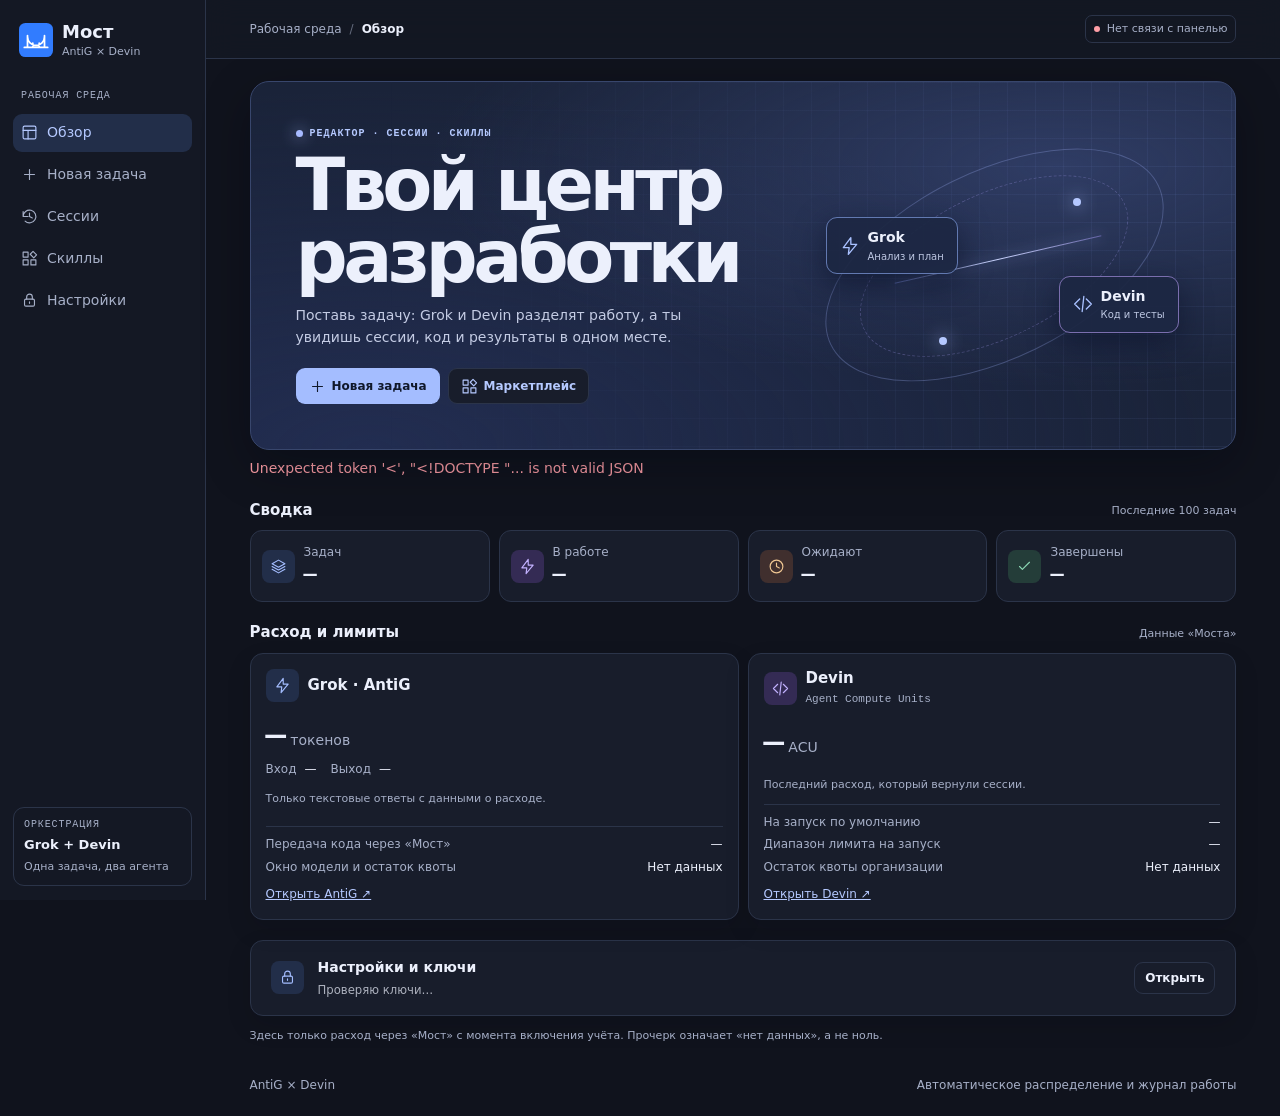
==== commit c5281e57: "Add settings, session cleanup, custom skills and token economy Runtime Grok keys for AntiG or xAI be" ====
--- a/static/index.html
+++ b/static/index.html
@@ -19,6 +19,7 @@
       <a href="/tasks/new"><svg aria-hidden="true"><use href="/static/workspace-icons.svg#plus"/></svg>Новая задача</a>
       <a href="/sessions"><svg aria-hidden="true"><use href="/static/workspace-icons.svg#history"/></svg>Сессии</a>
       <a href="/skills"><svg aria-hidden="true"><use href="/static/workspace-icons.svg#plugins"/></svg>Скиллы</a>
+      <a href="/settings"><svg aria-hidden="true"><use href="/static/workspace-icons.svg#lock"/></svg>Настройки</a>
     </nav>
     <div class="sidebar-foot"><span class="nav-caption">ОРКЕСТРАЦИЯ</span><strong>Grok + Devin</strong><span>Одна задача, два агента</span></div>
   </aside>
@@ -97,6 +98,11 @@
           <a href="https://app.devin.ai/" target="_blank" rel="noopener noreferrer">Открыть Devin ↗</a>
         </article>
       </div>
+      <a class="panel settings-summary" href="/settings">
+        <span class="metric-icon"><svg aria-hidden="true"><use href="/static/workspace-icons.svg#lock"/></svg></span>
+        <span><strong>Настройки и ключи</strong><small id="settings-summary">Проверяю ключи…</small></span>
+        <span class="action-link">Открыть</span>
+      </a>
       <p class="usage-fineprint">Здесь только расход через «Мост» с момента включения учёта. Прочерк означает «нет данных», а не ноль.</p>
     </section>
 
--- a/static/style.css
+++ b/static/style.css
@@ -237,3 +237,17 @@
   .agent-tile, .orbit-dot { animation: none; }
   .metric { transition: none; }
 }
+
+.settings-layout { display: grid; grid-template-columns: minmax(0, 3fr) minmax(0, 2fr); gap: 20px; align-items: start; }
+.settings-card form, .settings-body { display: grid; gap: 14px; padding: 20px; }
+.provider-choice { display: grid; gap: 10px; border: 0; padding: 0; margin: 0; }
+.provider-choice legend { margin-bottom: 8px; }
+.provider-option { display: grid; grid-template-columns: auto 1fr auto; gap: 12px; align-items: center; padding: 12px 14px;
+  border: 1px solid var(--border); border-radius: 12px; cursor: pointer; }
+.provider-option:has(input:checked) { border-color: var(--accent); }
+.provider-option small { display: block; opacity: .7; }
+.settings-summary { display: grid; grid-template-columns: auto 1fr auto; gap: 14px; align-items: center; padding: 16px 20px;
+  margin-top: 20px; text-decoration: none; color: inherit; }
+.settings-summary small { display: block; opacity: .7; margin-top: 2px; }
+button.danger { color: var(--error); }
+@media (max-width: 900px) { .settings-layout { grid-template-columns: 1fr; } }
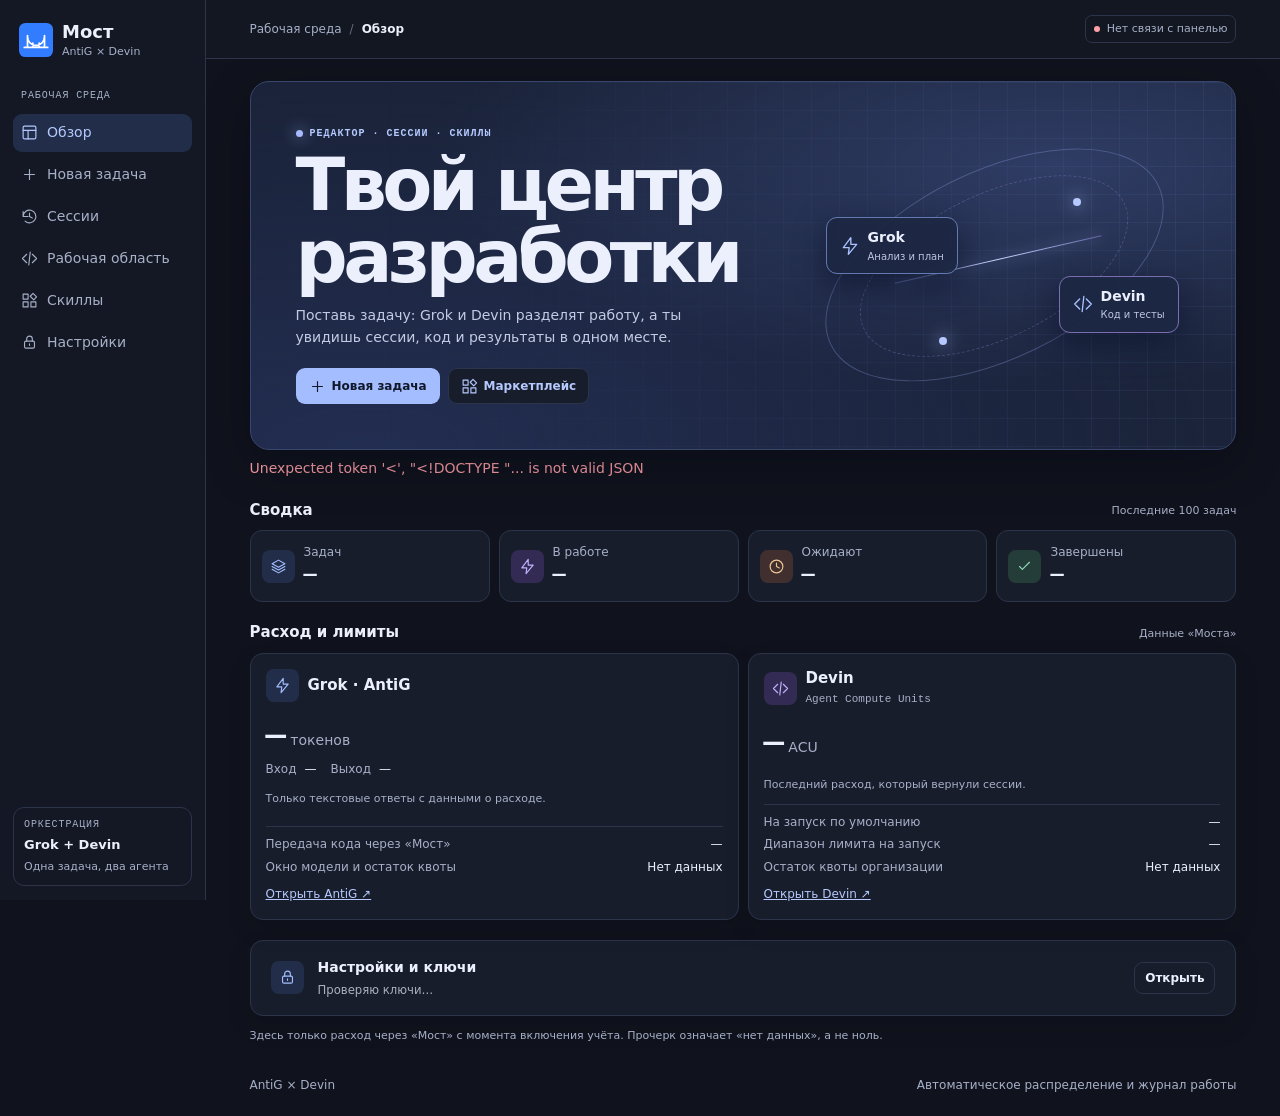
==== commit 146862b1: "Add GitHub web workspace and media-to-Devin project pipeline" ====
--- a/static/index.html
+++ b/static/index.html
@@ -18,6 +18,7 @@
       <a href="/" aria-current="page"><svg aria-hidden="true"><use href="/static/workspace-icons.svg#layout"/></svg>Обзор</a>
       <a href="/tasks/new"><svg aria-hidden="true"><use href="/static/workspace-icons.svg#plus"/></svg>Новая задача</a>
       <a href="/sessions"><svg aria-hidden="true"><use href="/static/workspace-icons.svg#history"/></svg>Сессии</a>
+      <a href="/workspace"><svg aria-hidden="true"><use href="/static/workspace-icons.svg#code"/></svg>Рабочая область</a>
       <a href="/skills"><svg aria-hidden="true"><use href="/static/workspace-icons.svg#plugins"/></svg>Скиллы</a>
       <a href="/settings"><svg aria-hidden="true"><use href="/static/workspace-icons.svg#lock"/></svg>Настройки</a>
     </nav>
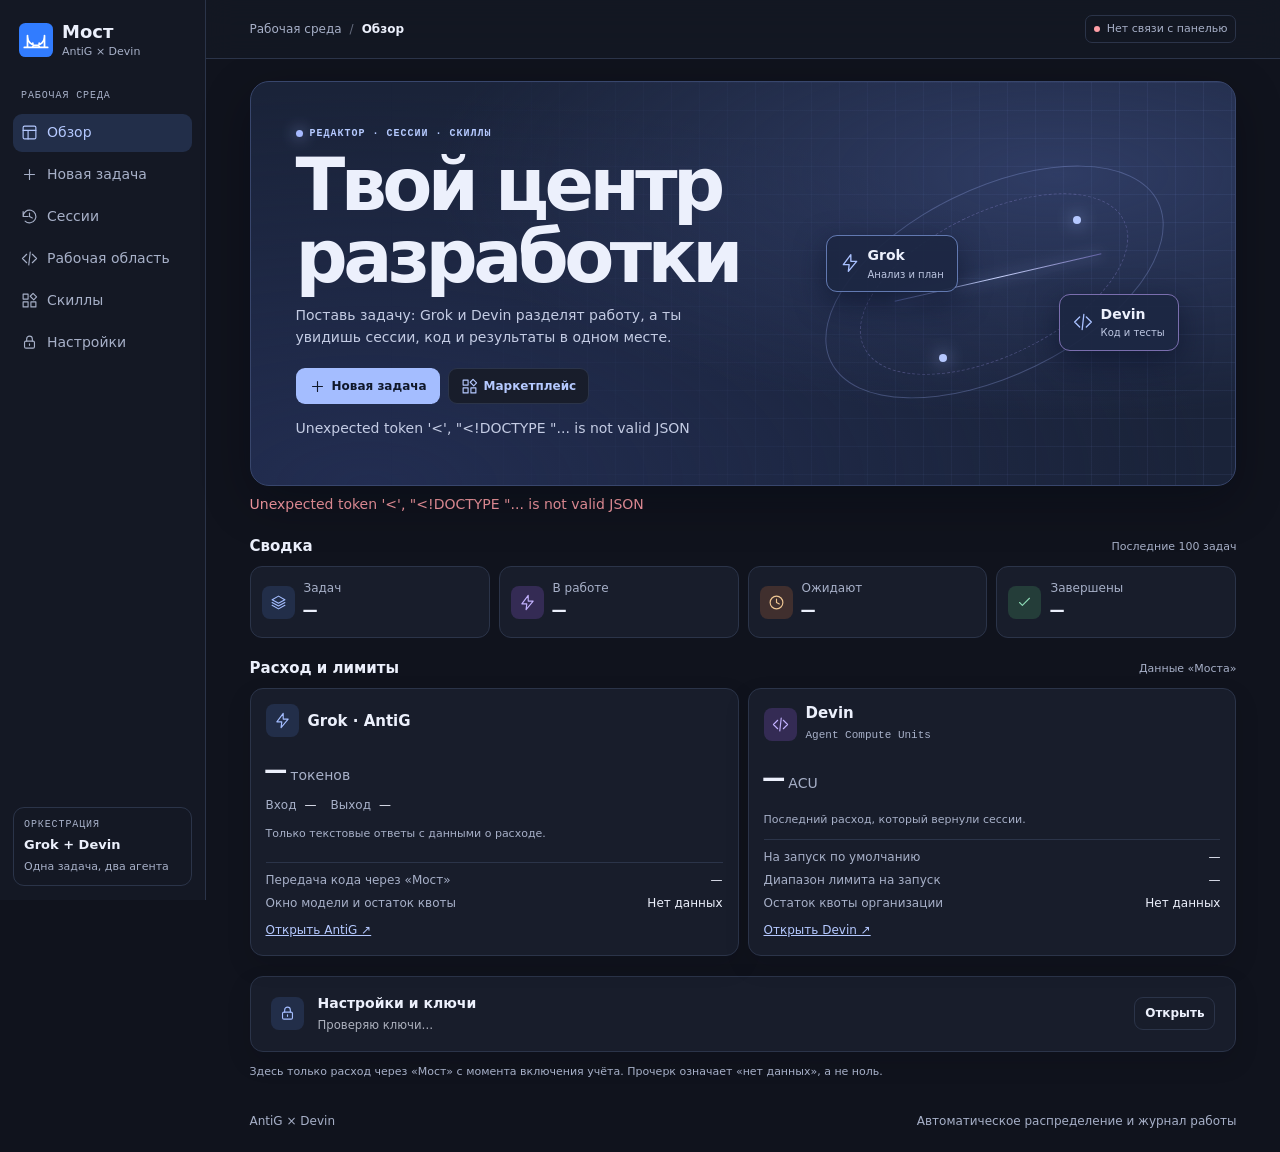
==== commit a9a55b6f: "Connect workspaces through scoped GitHub App authorization" ====
--- a/static/index.html
+++ b/static/index.html
@@ -8,6 +8,7 @@
   <link rel="icon" href="/static/icon.svg" type="image/svg+xml">
   <link rel="stylesheet" href="/static/style.css">
   <script src="/static/app.js" defer></script>
+  <script src="/static/github-connect.js" defer></script>
 </head>
 <body>
   <a class="skip-link" href="#main">К содержимому</a>
@@ -40,6 +41,11 @@
         <div class="hero-actions">
           <a class="action-link primary" href="/tasks/new"><svg aria-hidden="true"><use href="/static/workspace-icons.svg#plus"/></svg>Новая задача</a>
           <a class="action-link" href="/skills"><svg aria-hidden="true"><use href="/static/workspace-icons.svg#plugins"/></svg>Маркетплейс</a>
+        </div>
+        <div class="github-connect" data-github-connect="overview">
+          <p class="muted" data-github-message role="status">Проверяю GitHub…</p>
+          <button type="button" class="quiet" data-github-sign-in hidden>Подключить GitHub</button>
+          <a href="/workspace" class="action-link" data-github-install hidden>Выбрать репозитории</a>
         </div>
       </div>
       <div class="hero-art" aria-hidden="true">
--- a/static/style.css
+++ b/static/style.css
@@ -65,6 +65,11 @@
 .intro p { margin: 12px 0 0; max-width: 45ch; color: #c4cce4; }
 .hero-actions { display: flex; flex-wrap: wrap; gap: 8px; margin-top: 19px; }
 .hero-actions a { gap: 6px; padding: 8px 12px; }
+.github-connect { display: flex; align-items: center; flex-wrap: wrap; gap: 8px 12px; }
+.github-connect p { flex-basis: 100%; margin: 0; }
+.hero-content > .github-connect { margin-top: 14px; }
+.project-fields > .github-connect { margin-bottom: 14px; }
+.github-connect select { flex: 1 1 220px; max-width: 100%; }
 .hero-art { min-width: 0; position: relative; height: 232px; }
 .orbit { position: absolute; width: 93%; height: 81%; inset: 9% 3.5%; border: 1px solid #a3b7ff46; border-radius: 50%; transform: rotate(-26deg); }
 .orbit-inner { inset: 19% 13%; width: 74%; height: 62%; border-color: #b2a5ff42; border-style: dashed; }
